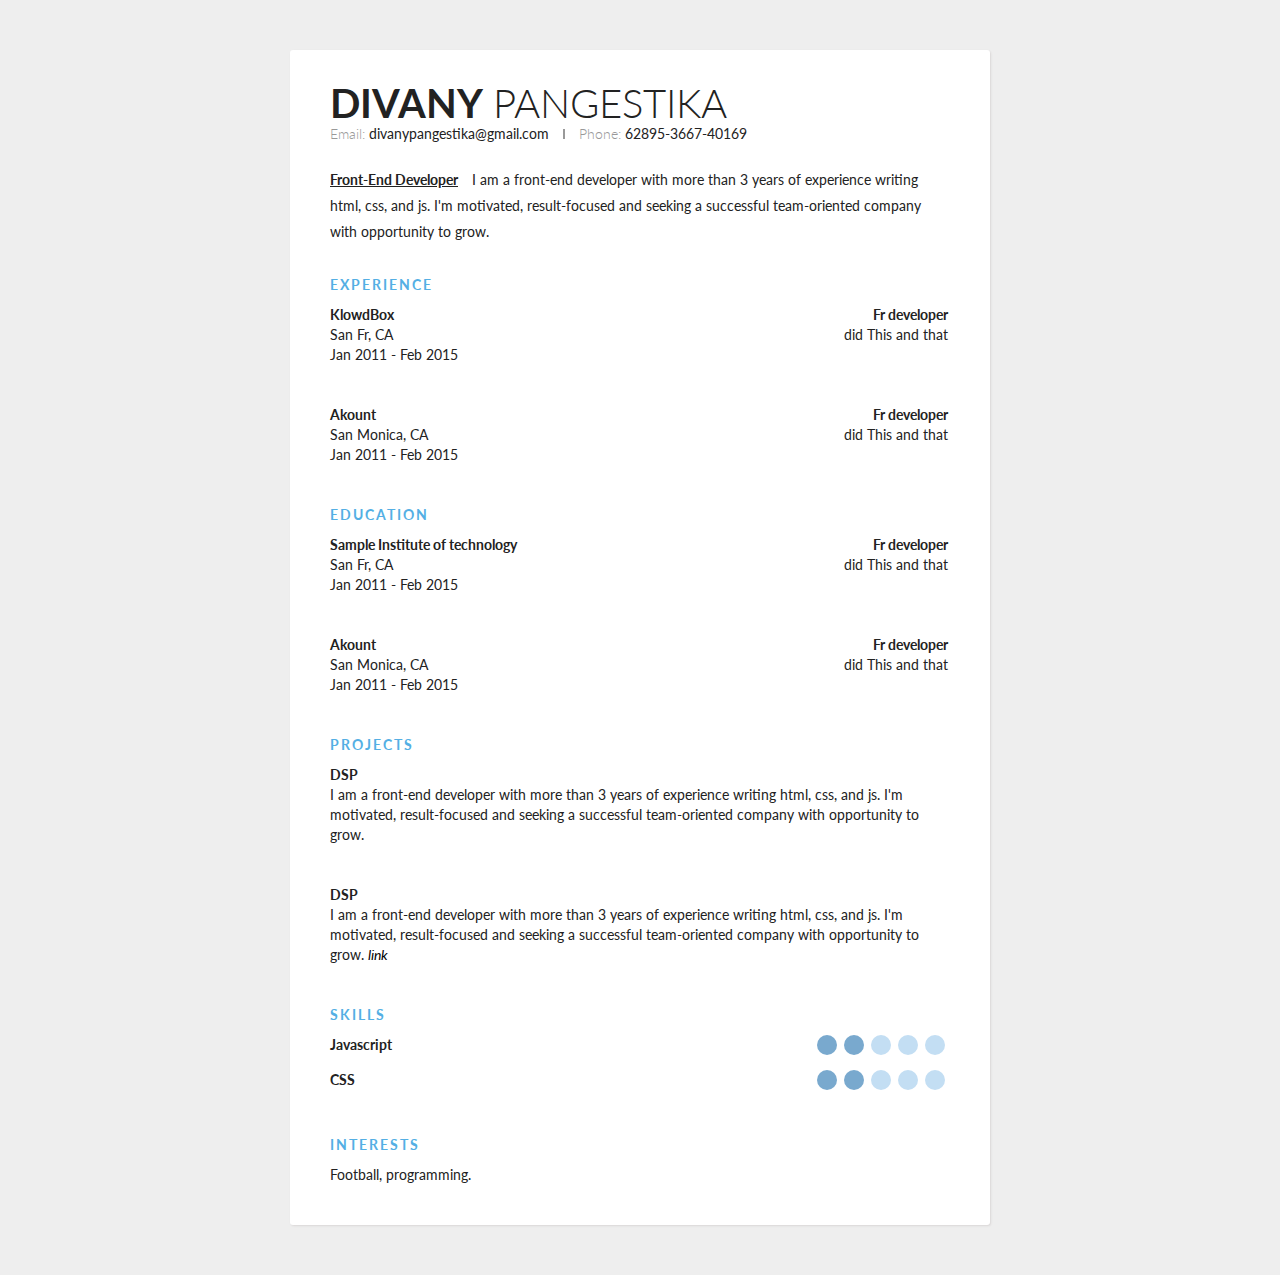
==== index.html @ eb5111b1 "first commit" ====
<!DOCTYPE html>
<html lang="id">
<head>
<meta charset="UTF-8">
<meta name="viewport" content="width=device-width, initial-scale=1.0">
<title>CV Divany Pangestika</title>

</head>
<link rel="stylesheet" type="text/css" href="style.css">
<body>
  <link href='https://fonts.googleapis.com/css?family=Lato:400,300,700' rel='stylesheet' type='text/css'>

  <div class="container">
    <div class="header">
      <div class="full-name">
        <span class="first-name">Divany</span> 
        <span class="last-name">Pangestika</span>
      </div>
      <div class="contact-info">
        <span class="email">Email: </span>
        <span class="email-val">divanypangestika@gmail.com</span>
        <span class="separator"></span>
        <span class="phone">Phone: </span>
        <span class="phone-val">62895-3667-40169</span>
      </div>
      
      <div class="about">
        <span class="position">Front-End Developer </span>
        <span class="desc">
          I am a front-end developer with more than 3 years of experience writing html, css, and js. I'm motivated, result-focused and seeking a successful team-oriented company with opportunity to grow. 
        </span>
      </div>
    </div>
     <div class="details">
      <div class="section">
        <div class="section__title">Experience</div>
        <div class="section__list">
          <div class="section__list-item">
            <div class="left">
              <div class="name">KlowdBox</div>
              <div class="addr">San Fr, CA</div>
              <div class="duration">Jan 2011 - Feb 2015</div>
            </div>
            <div class="right">
              <div class="name">Fr developer</div>
              <div class="desc">did This and that</div>
            </div>
          </div>
                  <div class="section__list-item">
            <div class="left">
              <div class="name">Akount</div>
              <div class="addr">San Monica, CA</div>
              <div class="duration">Jan 2011 - Feb 2015</div>
            </div>
            <div class="right">
              <div class="name">Fr developer</div>
              <div class="desc">did This and that</div>
            </div>
          </div>
  
        </div>
      </div>
      <div class="section">
        <div class="section__title">Education</div>
        <div class="section__list">
          <div class="section__list-item">
            <div class="left">
              <div class="name">Sample Institute of technology</div>
              <div class="addr">San Fr, CA</div>
              <div class="duration">Jan 2011 - Feb 2015</div>
            </div>
            <div class="right">
              <div class="name">Fr developer</div>
              <div class="desc">did This and that</div>
            </div>
          </div>
          <div class="section__list-item">
            <div class="left">
              <div class="name">Akount</div>
              <div class="addr">San Monica, CA</div>
              <div class="duration">Jan 2011 - Feb 2015</div>
            </div>
            <div class="right">
              <div class="name">Fr developer</div>
              <div class="desc">did This and that</div>
            </div>
          </div>
  
        </div>
        
    </div>
       <div class="section">
        <div class="section__title">Projects</div> 
         <div class="section__list">
           <div class="section__list-item">
             <div class="name">DSP</div>
             <div class="text">I am a front-end developer with more than 3 years of experience writing html, css, and js. I'm motivated, result-focused and seeking a successful team-oriented company with opportunity to grow.</div>
           </div>
           
           <div class="section__list-item">
                      <div class="name">DSP</div>
             <div class="text">I am a front-end developer with more than 3 years of experience writing html, css, and js. I'm motivated, result-focused and seeking a successful team-oriented company with opportunity to grow. <a href="/login">link</a>
             </div>
           </div>
         </div>
      </div>
       <div class="section">
         <div class="section__title">Skills</div>
         <div class="skills">
           <div class="skills__item">
             <div class="left"><div class="name">
               Javascript
               </div></div>
             <div class="right">
                            <input  id="ck1" type="checkbox" checked/>
  
               <label for="ck1"></label>
                            <input id="ck2" type="checkbox" checked/>
  
                <label for="ck2"></label>
                           <input id="ck3" type="checkbox" />
  
                <label for="ck3"></label>
                             <input id="ck4" type="checkbox" />
              <label for="ck4"></label>
                            <input id="ck5" type="checkbox" />
                <label for="ck5"></label>
  
             </div>
           </div>
           
         </div>
         <div class="skills__item">
             <div class="left"><div class="name">
               CSS</div></div>
             <div class="right">
                            <input  id="ck1" type="checkbox" checked/>
  
               <label for="ck1"></label>
                            <input id="ck2" type="checkbox" checked/>
  
                <label for="ck2"></label>
                           <input id="ck3" type="checkbox" />
  
                <label for="ck3"></label>
                             <input id="ck4" type="checkbox" />
              <label for="ck4"></label>
                            <input id="ck5" type="checkbox" />
                <label for="ck5"></label>
  
             </div>
           </div>
           
         </div>
       <div class="section">
       <div class="section__title">
         Interests
         </div>
         <div class="section__list">
           <div class="section__list-item">
                    Football, programming.
            </div>
         </div>
       </div>
       </div>
    </div>
  </div>
</body>
</html>
---- style.css ----
* {
  margin: 0;
  padding: 0;
  box-sizing: border-box;
}
html {
  height: 100%;  
}

body {
  min-height: 100%;  
  background: #eee;
  font-family: 'Lato', sans-serif;
  font-weight: 400;
  color: #222;
  font-size: 14px;
  line-height: 26px;
  padding-bottom: 50px;
}

.container {
  max-width: 700px;   
  background: #fff;
  margin: 0px auto 0px; 
  box-shadow: 1px 1px 2px #DAD7D7;
  border-radius: 3px;  
  padding: 40px;
  margin-top: 50px;
}

.header {
  margin-bottom: 30px;
  
  .full-name {
    font-size: 40px;
    text-transform: uppercase;
    margin-bottom: 5px;
  }
  
  .first-name {
    font-weight: 700;
  }
  
  .last-name {
    font-weight: 300;
  }
  
  .contact-info {
    margin-bottom: 20px;
  }
  
  .email ,
  .phone {
    color: #999;
    font-weight: 300;
  } 
  
  .separator {
    height: 10px;
    display: inline-block;
    border-left: 2px solid #999;
    margin: 0px 10px;
  }
  
  .position {
    font-weight: bold;
    display: inline-block;
    margin-right: 10px;
    text-decoration: underline;
  }
}


.details {
  line-height: 20px;
  
  .section {
    margin-bottom: 40px;  
  }
  
  .section:last-of-type {
    margin-bottom: 0px;  
  }
  
  .section__title {
    letter-spacing: 2px;
    color: #54AFE4;
    font-weight: bold;
    margin-bottom: 10px;
    text-transform: uppercase;
  }
  
  .section__list-item {
    margin-bottom: 40px;
  }
  
  .section__list-item:last-of-type {
    margin-bottom: 0;
  }
  
  .left ,
  .right {
    vertical-align: top;
    display: inline-block;
  }
  
  .left {
    width: 60%;    
  }
  
  .right {
    text-align: right;
    width: 39%;    
  }
  
  .name {
    font-weight: bold;
  }
  
  a {
    text-decoration: none;
    color: #000;
    font-style: italic;
  }
  
  a:hover {
    text-decoration: underline;
    color: #000;
  }
    
  .skills__item {
    margin-bottom: 10px;  
  }
  
  .skills__item .right {
    input {
      display: none;
    }
    
    label {
      display: inline-block;  
      width: 20px;
      height: 20px;
      background: #C3DEF3;
      border-radius: 20px;
      margin-right: 3px;
    }
    
    input:checked + label {
      background: #79A9CE;
    }
  }
}
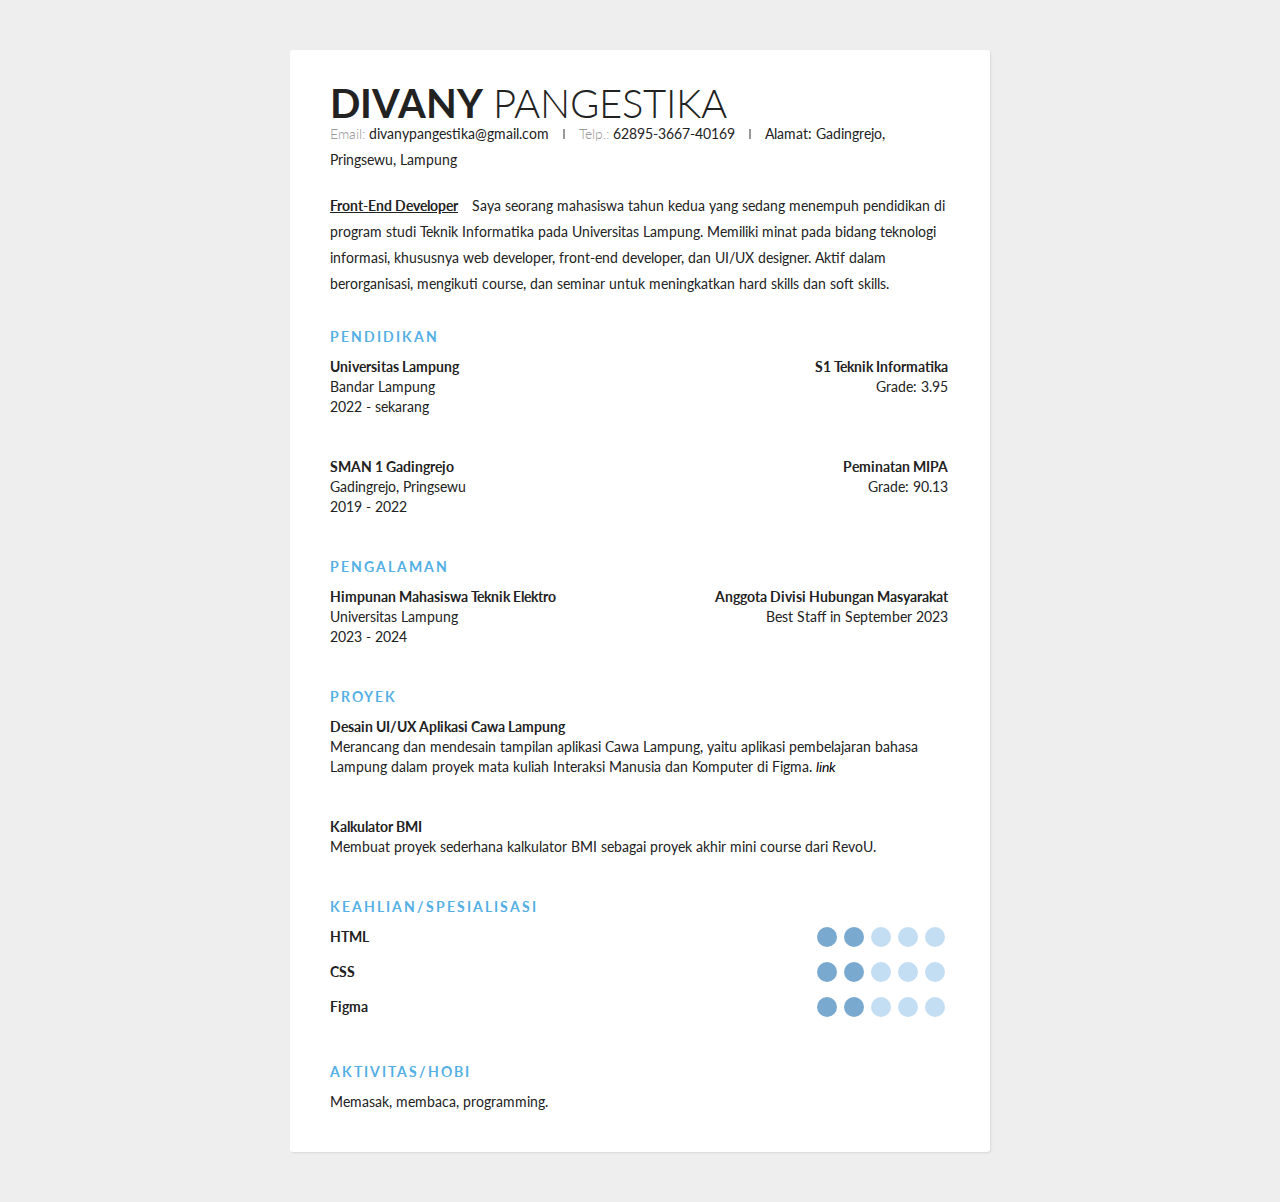
==== commit ccb831d6: "revisi kedua" ====
--- a/index.html
+++ b/index.html
@@ -4,7 +4,6 @@
 <meta charset="UTF-8">
 <meta name="viewport" content="width=device-width, initial-scale=1.0">
 <title>CV Divany Pangestika</title>
-
 </head>
 <link rel="stylesheet" type="text/css" href="style.css">
 <body>
@@ -20,96 +19,89 @@
         <span class="email">Email: </span>
         <span class="email-val">divanypangestika@gmail.com</span>
         <span class="separator"></span>
-        <span class="phone">Phone: </span>
+        <span class="phone">Telp.: </span>
         <span class="phone-val">62895-3667-40169</span>
+        <span class="separator"></span>
+        <span class="address">Alamat: </span>
+        <span class="address-val">Gadingrejo, Pringsewu, Lampung</span>
       </div>
       
       <div class="about">
-        <span class="position">Front-End Developer </span>
+        <span class="position">Front-End Developer</span>
         <span class="desc">
-          I am a front-end developer with more than 3 years of experience writing html, css, and js. I'm motivated, result-focused and seeking a successful team-oriented company with opportunity to grow. 
+          Saya seorang mahasiswa tahun kedua yang sedang menempuh pendidikan di program studi Teknik Informatika pada Universitas Lampung. Memiliki minat pada bidang teknologi informasi, khususnya web developer, front-end developer, dan UI/UX designer. Aktif dalam berorganisasi, mengikuti course, dan seminar untuk meningkatkan hard skills dan soft skills. 
         </span>
       </div>
     </div>
      <div class="details">
       <div class="section">
-        <div class="section__title">Experience</div>
+        <div class="section__title">Pendidikan</div>
         <div class="section__list">
           <div class="section__list-item">
             <div class="left">
-              <div class="name">KlowdBox</div>
-              <div class="addr">San Fr, CA</div>
-              <div class="duration">Jan 2011 - Feb 2015</div>
+              <div class="name">Universitas Lampung</div>
+              <div class="addr">Bandar Lampung</div>
+              <div class="duration">2022 - sekarang</div>
             </div>
             <div class="right">
-              <div class="name">Fr developer</div>
-              <div class="desc">did This and that</div>
+              <div class="name">S1 Teknik Informatika</div>
+              <div class="desc">Grade: 3.95</div>
             </div>
           </div>
                   <div class="section__list-item">
             <div class="left">
-              <div class="name">Akount</div>
-              <div class="addr">San Monica, CA</div>
-              <div class="duration">Jan 2011 - Feb 2015</div>
+              <div class="name">SMAN 1 Gadingrejo</div>
+              <div class="addr">Gadingrejo, Pringsewu</div>
+              <div class="duration">2019 - 2022</div>
             </div>
             <div class="right">
-              <div class="name">Fr developer</div>
-              <div class="desc">did This and that</div>
+              <div class="name">Peminatan MIPA</div>
+              <div class="desc">Grade: 90.13</div>
             </div>
           </div>
   
         </div>
       </div>
       <div class="section">
-        <div class="section__title">Education</div>
+        <div class="section__title">Pengalaman</div>
         <div class="section__list">
           <div class="section__list-item">
             <div class="left">
-              <div class="name">Sample Institute of technology</div>
-              <div class="addr">San Fr, CA</div>
-              <div class="duration">Jan 2011 - Feb 2015</div>
+              <div class="name">Himpunan Mahasiswa Teknik Elektro</div>
+              <div class="addr">Universitas Lampung</div>
+              <div class="duration">2023 - 2024</div>
             </div>
             <div class="right">
-              <div class="name">Fr developer</div>
-              <div class="desc">did This and that</div>
+              <div class="name">Anggota Divisi Hubungan Masyarakat</div>
+              <div class="desc">Best Staff in September 2023</div>
             </div>
           </div>
-          <div class="section__list-item">
-            <div class="left">
-              <div class="name">Akount</div>
-              <div class="addr">San Monica, CA</div>
-              <div class="duration">Jan 2011 - Feb 2015</div>
-            </div>
-            <div class="right">
-              <div class="name">Fr developer</div>
-              <div class="desc">did This and that</div>
-            </div>
-          </div>
+          
   
         </div>
         
     </div>
        <div class="section">
-        <div class="section__title">Projects</div> 
+        <div class="section__title">Proyek</div> 
          <div class="section__list">
            <div class="section__list-item">
-             <div class="name">DSP</div>
-             <div class="text">I am a front-end developer with more than 3 years of experience writing html, css, and js. I'm motivated, result-focused and seeking a successful team-oriented company with opportunity to grow.</div>
+             <div class="name">Desain UI/UX Aplikasi Cawa Lampung</div>
+             <div class="text">Merancang dan mendesain tampilan aplikasi Cawa Lampung, yaitu aplikasi pembelajaran bahasa Lampung dalam proyek mata kuliah Interaksi Manusia dan Komputer di Figma. <a href="https://www.figma.com/file/MwcRWjsbsEbi6J3tdrS1QN/Tampilan-Aplikasi-Cawa-Lampung?type=design&node-id=0-286&mode=design">link</a> </div>
            </div>
            
            <div class="section__list-item">
-                      <div class="name">DSP</div>
-             <div class="text">I am a front-end developer with more than 3 years of experience writing html, css, and js. I'm motivated, result-focused and seeking a successful team-oriented company with opportunity to grow. <a href="/login">link</a>
+                      <div class="name">Kalkulator BMI</div>
+             <div class="text">Membuat proyek sederhana kalkulator BMI sebagai proyek akhir mini course dari RevoU.
              </div>
            </div>
          </div>
       </div>
        <div class="section">
-         <div class="section__title">Skills</div>
+         <div class="section__title">Keahlian/Spesialisasi</div>
          <div class="skills">
            <div class="skills__item">
              <div class="left"><div class="name">
-               Javascript
+               HTML
                </div></div>
              <div class="right">
                             <input  id="ck1" type="checkbox" checked/>
@@ -150,15 +142,36 @@
   
              </div>
            </div>
+
+           <div class="skills__item">
+            <div class="left"><div class="name">
+              Figma</div></div>
+            <div class="right">
+                           <input  id="ck1" type="checkbox" checked/>
+ 
+              <label for="ck1"></label>
+                           <input id="ck2" type="checkbox" checked/>
+ 
+               <label for="ck2"></label>
+                          <input id="ck3" type="checkbox" />
+ 
+               <label for="ck3"></label>
+                            <input id="ck4" type="checkbox" />
+             <label for="ck4"></label>
+                           <input id="ck5" type="checkbox" />
+               <label for="ck5"></label>
+ 
+            </div>
+          </div>
            
          </div>
        <div class="section">
        <div class="section__title">
-         Interests
+         Aktivitas/Hobi
          </div>
          <div class="section__list">
            <div class="section__list-item">
-                    Football, programming.
+                    Memasak, membaca, programming.
             </div>
          </div>
        </div>
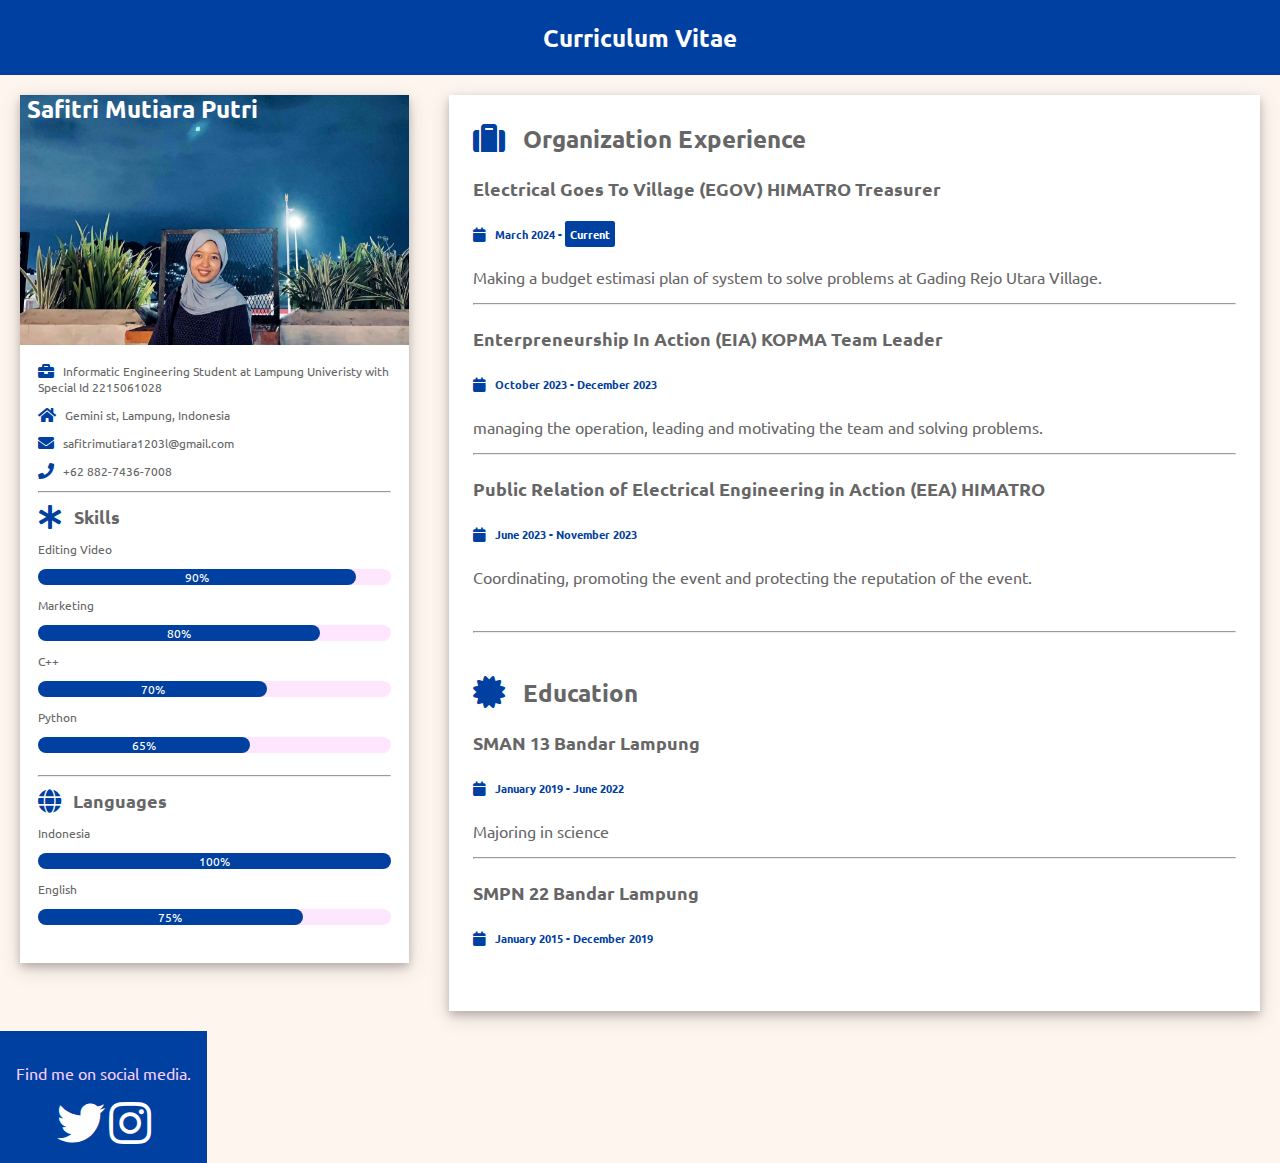
==== commit cb1727da: "first commit" ====
--- a/index.html
+++ b/index.html
@@ -1,182 +1,116 @@
-<!DOCTYPE html>
-<html lang="id">
-<head>
-<meta charset="UTF-8">
-<meta name="viewport" content="width=device-width, initial-scale=1.0">
-<title>CV Divany Pangestika</title>
-</head>
-<link rel="stylesheet" type="text/css" href="style.css">
-<body>
-  <link href='https://fonts.googleapis.com/css?family=Lato:400,300,700' rel='stylesheet' type='text/css'>
-
-  <div class="container">
-    <div class="header">
-      <div class="full-name">
-        <span class="first-name">Divany</span> 
-        <span class="last-name">Pangestika</span>
-      </div>
-      <div class="contact-info">
-        <span class="email">Email: </span>
-        <span class="email-val">divanypangestika@gmail.com</span>
-        <span class="separator"></span>
-        <span class="phone">Telp.: </span>
-        <span class="phone-val">62895-3667-40169</span>
-        <span class="separator"></span>
-        <span class="address">Alamat: </span>
-        <span class="address-val">Gadingrejo, Pringsewu, Lampung</span>
-      </div>
-      
-      <div class="about">
-        <span class="position">Front-End Developer</span>
-        <span class="desc">
-          Saya seorang mahasiswa tahun kedua yang sedang menempuh pendidikan di program studi Teknik Informatika pada Universitas Lampung. Memiliki minat pada bidang teknologi informasi, khususnya web developer, front-end developer, dan UI/UX designer. Aktif dalam berorganisasi, mengikuti course, dan seminar untuk meningkatkan hard skills dan soft skills. 
-        </span>
-      </div>
-    </div>
-     <div class="details">
-      <div class="section">
-        <div class="section__title">Pendidikan</div>
-        <div class="section__list">
-          <div class="section__list-item">
-            <div class="left">
-              <div class="name">Universitas Lampung</div>
-              <div class="addr">Bandar Lampung</div>
-              <div class="duration">2022 - sekarang</div>
-            </div>
-            <div class="right">
-              <div class="name">S1 Teknik Informatika</div>
-              <div class="desc">Grade: 3.95</div>
-            </div>
-          </div>
-                  <div class="section__list-item">
-            <div class="left">
-              <div class="name">SMAN 1 Gadingrejo</div>
-              <div class="addr">Gadingrejo, Pringsewu</div>
-              <div class="duration">2019 - 2022</div>
-            </div>
-            <div class="right">
-              <div class="name">Peminatan MIPA</div>
-              <div class="desc">Grade: 90.13</div>
-            </div>
-          </div>
-  
-        </div>
-      </div>
-      <div class="section">
-        <div class="section__title">Pengalaman</div>
-        <div class="section__list">
-          <div class="section__list-item">
-            <div class="left">
-              <div class="name">Himpunan Mahasiswa Teknik Elektro</div>
-              <div class="addr">Universitas Lampung</div>
-              <div class="duration">2023 - 2024</div>
-            </div>
-            <div class="right">
-              <div class="name">Anggota Divisi Hubungan Masyarakat</div>
-              <div class="desc">Best Staff in September 2023</div>
-            </div>
-          </div>
-          
-  
-        </div>
-        
-    </div>
-       <div class="section">
-        <div class="section__title">Proyek</div> 
-         <div class="section__list">
-           <div class="section__list-item">
-             <div class="name">Desain UI/UX Aplikasi Cawa Lampung</div>
-             <div class="text">Merancang dan mendesain tampilan aplikasi Cawa Lampung, yaitu aplikasi pembelajaran bahasa Lampung dalam proyek mata kuliah Interaksi Manusia dan Komputer di Figma. <a href="https://www.figma.com/file/MwcRWjsbsEbi6J3tdrS1QN/Tampilan-Aplikasi-Cawa-Lampung?type=design&node-id=0-286&mode=design">link</a> </div>
-           </div>
-           
-           <div class="section__list-item">
-                      <div class="name">Kalkulator BMI</div>
-             <div class="text">Membuat proyek sederhana kalkulator BMI sebagai proyek akhir mini course dari RevoU.
-             </div>
-           </div>
-         </div>
-      </div>
-       <div class="section">
-         <div class="section__title">Keahlian/Spesialisasi</div>
-         <div class="skills">
-           <div class="skills__item">
-             <div class="left"><div class="name">
-               HTML
-               </div></div>
-             <div class="right">
-                            <input  id="ck1" type="checkbox" checked/>
-  
-               <label for="ck1"></label>
-                            <input id="ck2" type="checkbox" checked/>
-  
-                <label for="ck2"></label>
-                           <input id="ck3" type="checkbox" />
-  
-                <label for="ck3"></label>
-                             <input id="ck4" type="checkbox" />
-              <label for="ck4"></label>
-                            <input id="ck5" type="checkbox" />
-                <label for="ck5"></label>
-  
-             </div>
-           </div>
-           
-         </div>
-         <div class="skills__item">
-             <div class="left"><div class="name">
-               CSS</div></div>
-             <div class="right">
-                            <input  id="ck1" type="checkbox" checked/>
-  
-               <label for="ck1"></label>
-                            <input id="ck2" type="checkbox" checked/>
-  
-                <label for="ck2"></label>
-                           <input id="ck3" type="checkbox" />
-  
-                <label for="ck3"></label>
-                             <input id="ck4" type="checkbox" />
-              <label for="ck4"></label>
-                            <input id="ck5" type="checkbox" />
-                <label for="ck5"></label>
-  
-             </div>
-           </div>
-
-           <div class="skills__item">
-            <div class="left"><div class="name">
-              Figma</div></div>
-            <div class="right">
-                           <input  id="ck1" type="checkbox" checked/>
- 
-              <label for="ck1"></label>
-                           <input id="ck2" type="checkbox" checked/>
- 
-               <label for="ck2"></label>
-                          <input id="ck3" type="checkbox" />
- 
-               <label for="ck3"></label>
-                            <input id="ck4" type="checkbox" />
-             <label for="ck4"></label>
-                           <input id="ck5" type="checkbox" />
-               <label for="ck5"></label>
- 
-            </div>
-          </div>
-           
-         </div>
-       <div class="section">
-       <div class="section__title">
-         Aktivitas/Hobi
-         </div>
-         <div class="section__list">
-           <div class="section__list-item">
-                    Memasak, membaca, programming.
-            </div>
-         </div>
-       </div>
-       </div>
-    </div>
-  </div>
-</body>
-</html>
+<!DOCTYPE html>
+<html lang-en>
+<head>
+<title>Safitri Mutiara Putri CV</title>
+<meta charset="UTF-8">
+<meta name="viewport" content="width=device-width, initial-scale=1">
+<link rel="stylesheet" type="text/css" href="/main.css"/>
+<link rel="stylesheet" href="https://fonts.googleapis.com/css?family=Ubuntu&display=swap">
+<link rel="stylesheet"
+      href="//use.fontawesome.com/releases/v5.0.7/css/all.css"/>
+</head>
+<body>
+
+<header>
+  <h2>Curriculum Vitae</h2>
+</header>
+
+<div class="row">
+  <div class="left-column">
+    <div class="card">
+
+     <div class="profile-image">
+      <h2 class="profile-text">Safitri Mutiara Putri</h2>
+     </div>
+     <div class="info-panel" style="font-size: 12px;">
+
+      <p><i class="fa fa-briefcase fa-lg" style="color:#0040a0"></i> &nbsp; Informatic Engineering Student at Lampung Univeristy with Special Id 2215061028</p>
+      <p><i class="fa fa-home fa-lg" style="color:#0040a0"></i> &nbsp; Gemini st, Lampung, Indonesia</p>
+      <p><i class="fa fa-envelope fa-lg" style="color:#0040a0"></i> &nbsp; safitrimutiara1203l@gmail.com</p>
+      <p><i class="fa fa-phone fa-lg" style="color:#0040a0"></i> &nbsp; +62 882-7436-7008</p>
+       <hr>
+
+       <p><b><i class="fa fa-asterisk fa-lg" style="color:#0040a0"></i>
+         &nbsp; Skills</b></p>
+        <p>Editing Video</p>
+        <div class="skills-bar">
+          <div class="skills html">90%</div>
+        </div>
+        <p>Marketing</p>
+        <div class="skills-bar">
+          <div class="skills css">80%</div>
+        </div>
+        <p>C++</p>
+        <div class="skills-bar">
+          <div class="skills js">70%</div>
+        </div>
+        <p>Python</p>
+        <div class="skills-bar">
+          <div class="skills php">65%</div>
+        </div>
+        <br>
+        <hr>
+        
+        <p><b><i class="fa fa-globe fa-lg" style="color:#0040a0"></i> &nbsp; Languages</b></p>
+        <p>Indonesia</p>
+        <div class="language-bar">
+          <div class="language english">100%</div>
+        </div>
+        <p>English</p>
+        <div class="language-bar">
+          <div class="language spanish">75%</div>
+        </div>
+     </div>
+    </div> 
+  </div>
+
+
+  <div class="right-column">
+    <div class="card">
+     <div class="exper-panel">
+      <h2><i class="fa fa-suitcase fa-lg" style="color:#0040a0"></i> &nbsp; Organization Experience</h2>
+      <div class=container">
+          <h5><b>Electrical Goes To Village (EGOV) HIMATRO Treasurer</b></h5>
+          <h6 style="color:#0040a0"><i class="fa fa-calendar fa-lg" style="color:#0040a0"></i> &nbsp; March 2024 - <mark>Current</mark></h6>
+          <p>Making a budget estimasi plan of system to solve problems at Gading Rejo Utara Village.</p>
+          <hr>
+      </div>
+      <div class="container">
+          <h5><b>Enterpreneurship In Action (EIA) KOPMA Team Leader</b></h5>
+          <h6 style="color:#0040a0"><i class="fa fa-calendar fa-lg" style="color:#0040a0"></i> &nbsp; October 2023 - December 2023</h6>
+          <p>managing the operation, leading and motivating the team and solving problems.</p>
+          <hr>
+        </div>
+        <div class="container">
+          <h5><b>Public Relation of  Electrical Engineering in Action (EEA) HIMATRO</b></h5>
+          <h6 style="color:#0040a0"><i class="fa fa-calendar fa-lg" style="color:##0040a0"></i> &nbsp; June 2023 - November 2023</h6>
+          <p> Coordinating, promoting the event and protecting the reputation of the event.</p><br>
+          <hr>
+        </div>
+       </div>
+
+       <div class="edu-panel">
+        <h2><i class="fa fa-certificate fa-lg" style="color:#0040a0"></i> &nbsp; Education</h2>
+        <div class="container">
+          <h5><b>SMAN 13 Bandar Lampung</b></h5>
+          <h6 style="color:#0040a0"><i class="fa fa-calendar fa-lg" style="color:#0040a0"></i> &nbsp; January 2019 - June 2022</h6>
+          <p>Majoring in science</p>
+          <hr>
+        </div>
+        <div class="container">
+          <h5><b>SMPN 22 Bandar Lampung</b></h5>
+          <h6 style="color:#0040a0"><i class="fa fa-calendar fa-lg" style="color:#0040a0"></i> &nbsp; January 2015 - December 2019</h6>
+      </div>
+    </div> 
+  </div>
+</div>
+
+<footer> 
+  <p>Find me on social media.</p>
+<div class="social-links">
+  <i class="fab fa-twitter fa-3x" href="https://twitter.com/kenhaito"></i>
+  <i class="fab fa-instagram fa-3x" href="https://www.instagram.com/safitriputri_"></i>
+</div>    
+</body>
+</html>
+
--- a/main.css
+++ b/main.css
@@ -0,0 +1,104 @@
+html, body {
+ font-family: 'Ubuntu', sans-serif;
+ background-color: #fff5ef;
+ max-width: 100%;
+ height: auto;
+ margin: 0;
+}
+header {
+ background-color: #0040a0;
+ color: #ffffff;
+ text-align: center;
+ padding: 0.1em;
+}
+b {
+  font-size: 18px;
+}
+* {
+  box-sizing: border-box;
+}
+.row {  
+  display: flex;
+  flex-wrap: wrap;
+}
+.left-column {
+  flex: 33%;
+  background-color: #fff5ef;
+  padding: 20px;
+}
+.right-column {
+  flex: 66%;
+  background-color: #fff5ef;
+  padding: 20px;
+}
+@media screen and (max-width: 700px) {
+  .row {   
+    flex-direction: column;
+  }
+}
+.profile-image {
+  background-image: url("me.jpeg");
+  height: 250px;
+  background-position: center;
+  background-repeat: no-repeat;
+  background-size: cover;
+  position: relative;
+  padding-top: 0.5em;
+}
+.profile-text {
+  text-align: left;
+  margin-left: 0.3em;
+  margin-top: -0.4em; 
+  color: white;
+}
+.card {
+ background-color: #ffffff;
+ box-shadow: 0 4px 8px 0 rgba(0, 0, 0, 0.2), 0 6px 20px 0 rgba(0, 0, 0, 0.15);
+ padding-bottom: 2em;
+}
+.info-panel, .exper-panel, .edu-panel {
+  font-size: 16px;
+  color: #666666;
+  padding: 0.5em 1.5em;    
+}
+.skills-bar, .language-bar {
+  width: 100%;
+  background-color: #ffe6ff;
+  border-radius: 1em;
+}
+.skills, .language {
+  font-size: 12px;
+  text-align: center;  
+  color: white;
+}
+.html {width: 90%; background-color: #0040a0; border-radius: 1em;}
+.css {width: 80%; background-color: #0040a0; border-radius: 1em;}
+.js {width: 65%; background-color: #0040a0; border-radius: 1em;}
+.php {width: 60%; background-color: #0040a0; border-radius: 1em;}
+.english {width: 100%; background-color: #0040a0; border-radius: 1em;}
+.spanish {width: 75%; background-color: #0040a0; border-radius: 1em;}
+.french {width: 60%; background-color: #0040a0; border-radius: 1em;}
+.german {width: 40%; background-color: #0040a0; border-radius: 1em;}
+mark {
+padding: 5px;
+background-color: #0040a0;
+color:white;
+border-radius: 0.2em;
+}
+footer {
+  text-align: center;
+  text-decoration: none;
+  background-color: #0040a0;
+  color: #fdcefc;
+  padding: 1em;
+}
+.social-links {
+  color: #ffffff;  
+}
+.social-links :hover {
+  color: #fdcefc;   
+}
+a {
+  color: #fdcefc;
+  text-decoration: none;
+}
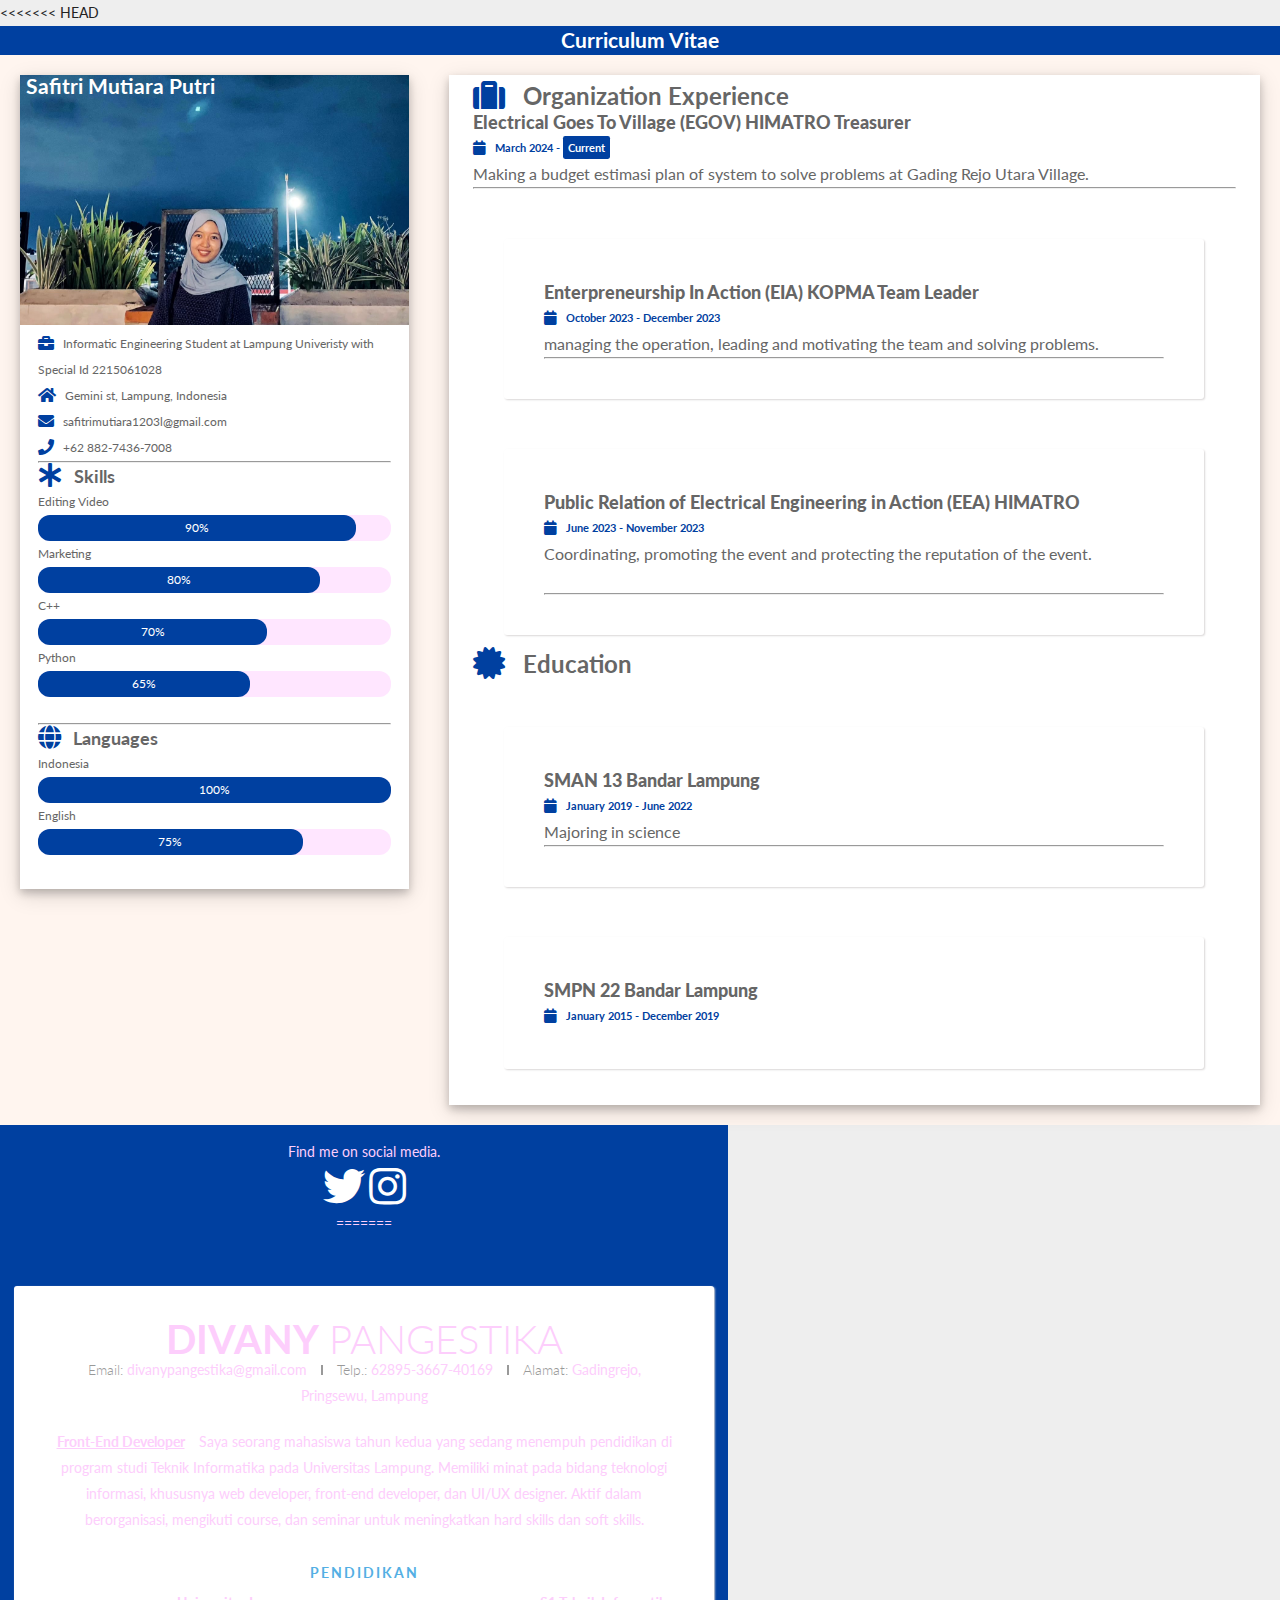
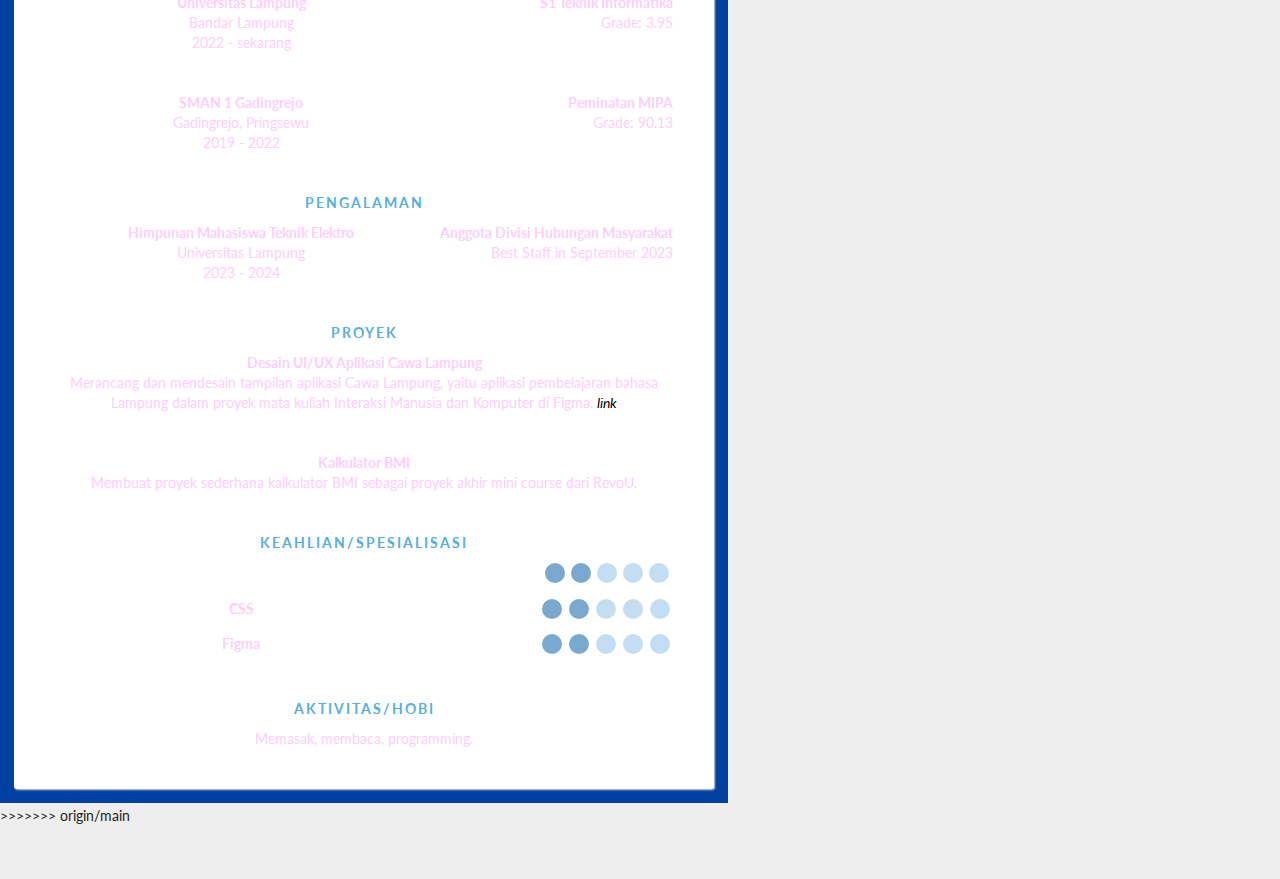
==== commit 93e78416: "Merge remote-tracking branch 'origin/main'" ====
--- a/index.html
+++ b/index.html
@@ -1,3 +1,4 @@
+<<<<<<< HEAD
 <!DOCTYPE html>
 <html lang-en>
 <head>
@@ -114,3 +115,187 @@
 </body>
 </html>
 
+=======
+<!DOCTYPE html>
+<html lang="id">
+<head>
+<meta charset="UTF-8">
+<meta name="viewport" content="width=device-width, initial-scale=1.0">
+<title>CV Divany Pangestika</title>
+</head>
+<link rel="stylesheet" type="text/css" href="style.css">
+<body>
+  <link href='https://fonts.googleapis.com/css?family=Lato:400,300,700' rel='stylesheet' type='text/css'>
+
+  <div class="container">
+    <div class="header">
+      <div class="full-name">
+        <span class="first-name">Divany</span> 
+        <span class="last-name">Pangestika</span>
+      </div>
+      <div class="contact-info">
+        <span class="email">Email: </span>
+        <span class="email-val">divanypangestika@gmail.com</span>
+        <span class="separator"></span>
+        <span class="phone">Telp.: </span>
+        <span class="phone-val">62895-3667-40169</span>
+        <span class="separator"></span>
+        <span class="address">Alamat: </span>
+        <span class="address-val">Gadingrejo, Pringsewu, Lampung</span>
+      </div>
+      
+      <div class="about">
+        <span class="position">Front-End Developer</span>
+        <span class="desc">
+          Saya seorang mahasiswa tahun kedua yang sedang menempuh pendidikan di program studi Teknik Informatika pada Universitas Lampung. Memiliki minat pada bidang teknologi informasi, khususnya web developer, front-end developer, dan UI/UX designer. Aktif dalam berorganisasi, mengikuti course, dan seminar untuk meningkatkan hard skills dan soft skills. 
+        </span>
+      </div>
+    </div>
+     <div class="details">
+      <div class="section">
+        <div class="section__title">Pendidikan</div>
+        <div class="section__list">
+          <div class="section__list-item">
+            <div class="left">
+              <div class="name">Universitas Lampung</div>
+              <div class="addr">Bandar Lampung</div>
+              <div class="duration">2022 - sekarang</div>
+            </div>
+            <div class="right">
+              <div class="name">S1 Teknik Informatika</div>
+              <div class="desc">Grade: 3.95</div>
+            </div>
+          </div>
+                  <div class="section__list-item">
+            <div class="left">
+              <div class="name">SMAN 1 Gadingrejo</div>
+              <div class="addr">Gadingrejo, Pringsewu</div>
+              <div class="duration">2019 - 2022</div>
+            </div>
+            <div class="right">
+              <div class="name">Peminatan MIPA</div>
+              <div class="desc">Grade: 90.13</div>
+            </div>
+          </div>
+  
+        </div>
+      </div>
+      <div class="section">
+        <div class="section__title">Pengalaman</div>
+        <div class="section__list">
+          <div class="section__list-item">
+            <div class="left">
+              <div class="name">Himpunan Mahasiswa Teknik Elektro</div>
+              <div class="addr">Universitas Lampung</div>
+              <div class="duration">2023 - 2024</div>
+            </div>
+            <div class="right">
+              <div class="name">Anggota Divisi Hubungan Masyarakat</div>
+              <div class="desc">Best Staff in September 2023</div>
+            </div>
+          </div>
+          
+  
+        </div>
+        
+    </div>
+       <div class="section">
+        <div class="section__title">Proyek</div> 
+         <div class="section__list">
+           <div class="section__list-item">
+             <div class="name">Desain UI/UX Aplikasi Cawa Lampung</div>
+             <div class="text">Merancang dan mendesain tampilan aplikasi Cawa Lampung, yaitu aplikasi pembelajaran bahasa Lampung dalam proyek mata kuliah Interaksi Manusia dan Komputer di Figma. <a href="https://www.figma.com/file/MwcRWjsbsEbi6J3tdrS1QN/Tampilan-Aplikasi-Cawa-Lampung?type=design&node-id=0-286&mode=design">link</a> </div>
+           </div>
+           
+           <div class="section__list-item">
+                      <div class="name">Kalkulator BMI</div>
+             <div class="text">Membuat proyek sederhana kalkulator BMI sebagai proyek akhir mini course dari RevoU.
+             </div>
+           </div>
+         </div>
+      </div>
+       <div class="section">
+         <div class="section__title">Keahlian/Spesialisasi</div>
+         <div class="skills">
+           <div class="skills__item">
+             <div class="left"><div class="name">
+               HTML
+               </div></div>
+             <div class="right">
+                            <input  id="ck1" type="checkbox" checked/>
+  
+               <label for="ck1"></label>
+                            <input id="ck2" type="checkbox" checked/>
+  
+                <label for="ck2"></label>
+                           <input id="ck3" type="checkbox" />
+  
+                <label for="ck3"></label>
+                             <input id="ck4" type="checkbox" />
+              <label for="ck4"></label>
+                            <input id="ck5" type="checkbox" />
+                <label for="ck5"></label>
+  
+             </div>
+           </div>
+           
+         </div>
+         <div class="skills__item">
+             <div class="left"><div class="name">
+               CSS</div></div>
+             <div class="right">
+                            <input  id="ck1" type="checkbox" checked/>
+  
+               <label for="ck1"></label>
+                            <input id="ck2" type="checkbox" checked/>
+  
+                <label for="ck2"></label>
+                           <input id="ck3" type="checkbox" />
+  
+                <label for="ck3"></label>
+                             <input id="ck4" type="checkbox" />
+              <label for="ck4"></label>
+                            <input id="ck5" type="checkbox" />
+                <label for="ck5"></label>
+  
+             </div>
+           </div>
+
+           <div class="skills__item">
+            <div class="left"><div class="name">
+              Figma</div></div>
+            <div class="right">
+                           <input  id="ck1" type="checkbox" checked/>
+ 
+              <label for="ck1"></label>
+                           <input id="ck2" type="checkbox" checked/>
+ 
+               <label for="ck2"></label>
+                          <input id="ck3" type="checkbox" />
+ 
+               <label for="ck3"></label>
+                            <input id="ck4" type="checkbox" />
+             <label for="ck4"></label>
+                           <input id="ck5" type="checkbox" />
+               <label for="ck5"></label>
+ 
+            </div>
+          </div>
+           
+         </div>
+       <div class="section">
+       <div class="section__title">
+         Aktivitas/Hobi
+         </div>
+         <div class="section__list">
+           <div class="section__list-item">
+                    Memasak, membaca, programming.
+            </div>
+         </div>
+       </div>
+       </div>
+    </div>
+  </div>
+</body>
+</html>
+>>>>>>> origin/main
--- a/style.css
+++ b/style.css
@@ -0,0 +1,153 @@
+* {
+  margin: 0;
+  padding: 0;
+  box-sizing: border-box;
+}
+html {
+  height: 100%;  
+}
+
+body {
+  min-height: 100%;  
+  background: #eee;
+  font-family: 'Lato', sans-serif;
+  font-weight: 400;
+  color: #222;
+  font-size: 14px;
+  line-height: 26px;
+  padding-bottom: 50px;
+}
+
+.container {
+  max-width: 700px;   
+  background: #fff;
+  margin: 0px auto 0px; 
+  box-shadow: 1px 1px 2px #DAD7D7;
+  border-radius: 3px;  
+  padding: 40px;
+  margin-top: 50px;
+}
+
+.header {
+  margin-bottom: 30px;
+  
+  .full-name {
+    font-size: 40px;
+    text-transform: uppercase;
+    margin-bottom: 5px;
+  }
+  
+  .first-name {
+    font-weight: 700;
+  }
+  
+  .last-name {
+    font-weight: 300;
+  }
+  
+  .contact-info {
+    margin-bottom: 20px;
+  }
+  
+  .email ,
+  .phone, .address {
+    color: #999;
+    font-weight: 300;
+  } 
+  
+  .separator {
+    height: 10px;
+    display: inline-block;
+    border-left: 2px solid #999;
+    margin: 0px 10px;
+  }
+  
+  .position {
+    font-weight: bold;
+    display: inline-block;
+    margin-right: 10px;
+    text-decoration: underline;
+  }
+}
+
+
+.details {
+  line-height: 20px;
+  
+  .section {
+    margin-bottom: 40px;  
+  }
+  
+  .section:last-of-type {
+    margin-bottom: 0px;  
+  }
+  
+  .section__title {
+    letter-spacing: 2px;
+    color: #54AFE4;
+    font-weight: bold;
+    margin-bottom: 10px;
+    text-transform: uppercase;
+  }
+  
+  .section__list-item {
+    margin-bottom: 40px;
+  }
+  
+  .section__list-item:last-of-type {
+    margin-bottom: 0;
+  }
+  
+  .left ,
+  .right {
+    vertical-align: top;
+    display: inline-block;
+  }
+  
+  .left {
+    width: 60%;    
+  }
+  
+  .right {
+    text-align: right;
+    width: 39%;    
+  }
+  
+  .name {
+    font-weight: bold;
+  }
+  
+  a {
+    text-decoration: none;
+    color: #000;
+    font-style: italic;
+  }
+  
+  a:hover {
+    text-decoration: underline;
+    color: #000;
+  }
+    
+  .skills__item {
+    margin-bottom: 10px;  
+  }
+  
+  .skills__item .right {
+    input {
+      display: none;
+    }
+    
+    label {
+      display: inline-block;  
+      width: 20px;
+      height: 20px;
+      background: #C3DEF3;
+      border-radius: 20px;
+      margin-right: 3px;
+    }
+    
+    input:checked + label {
+      background: #79A9CE;
+    }
+  }
+}